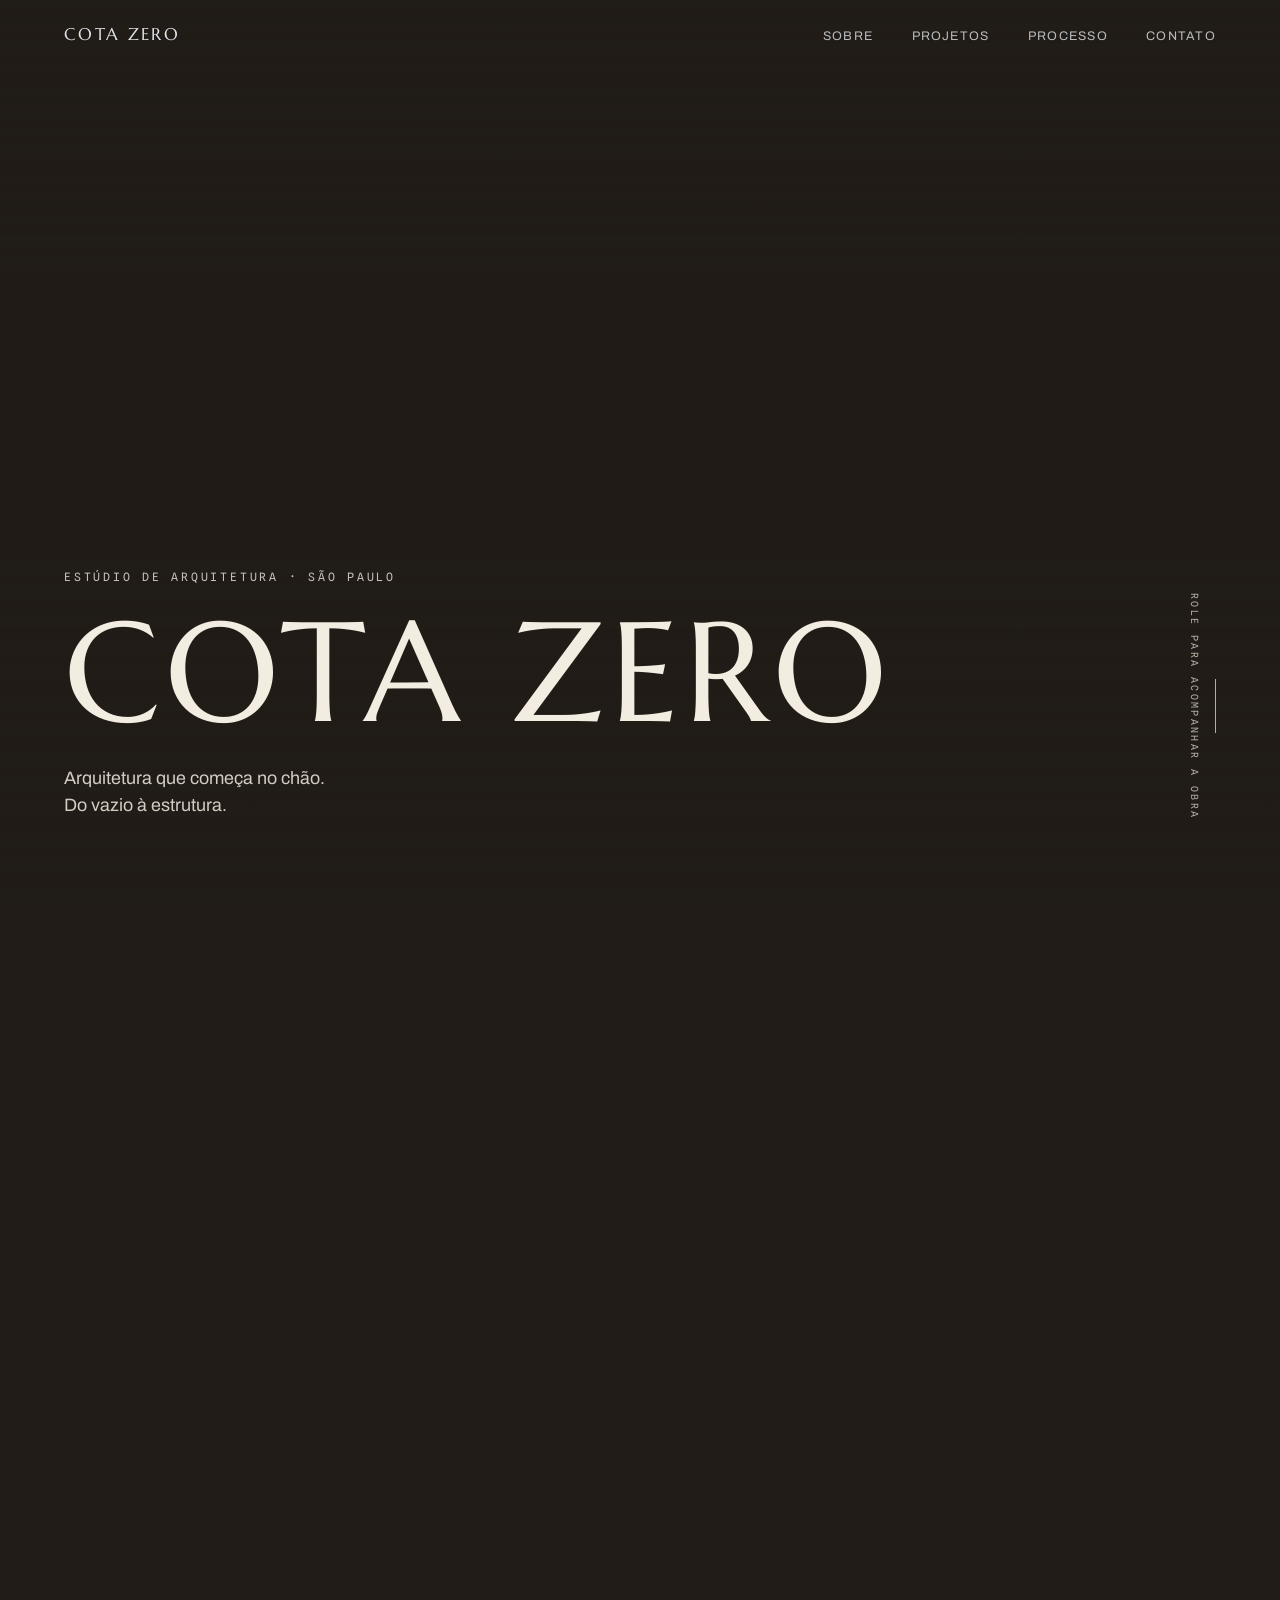
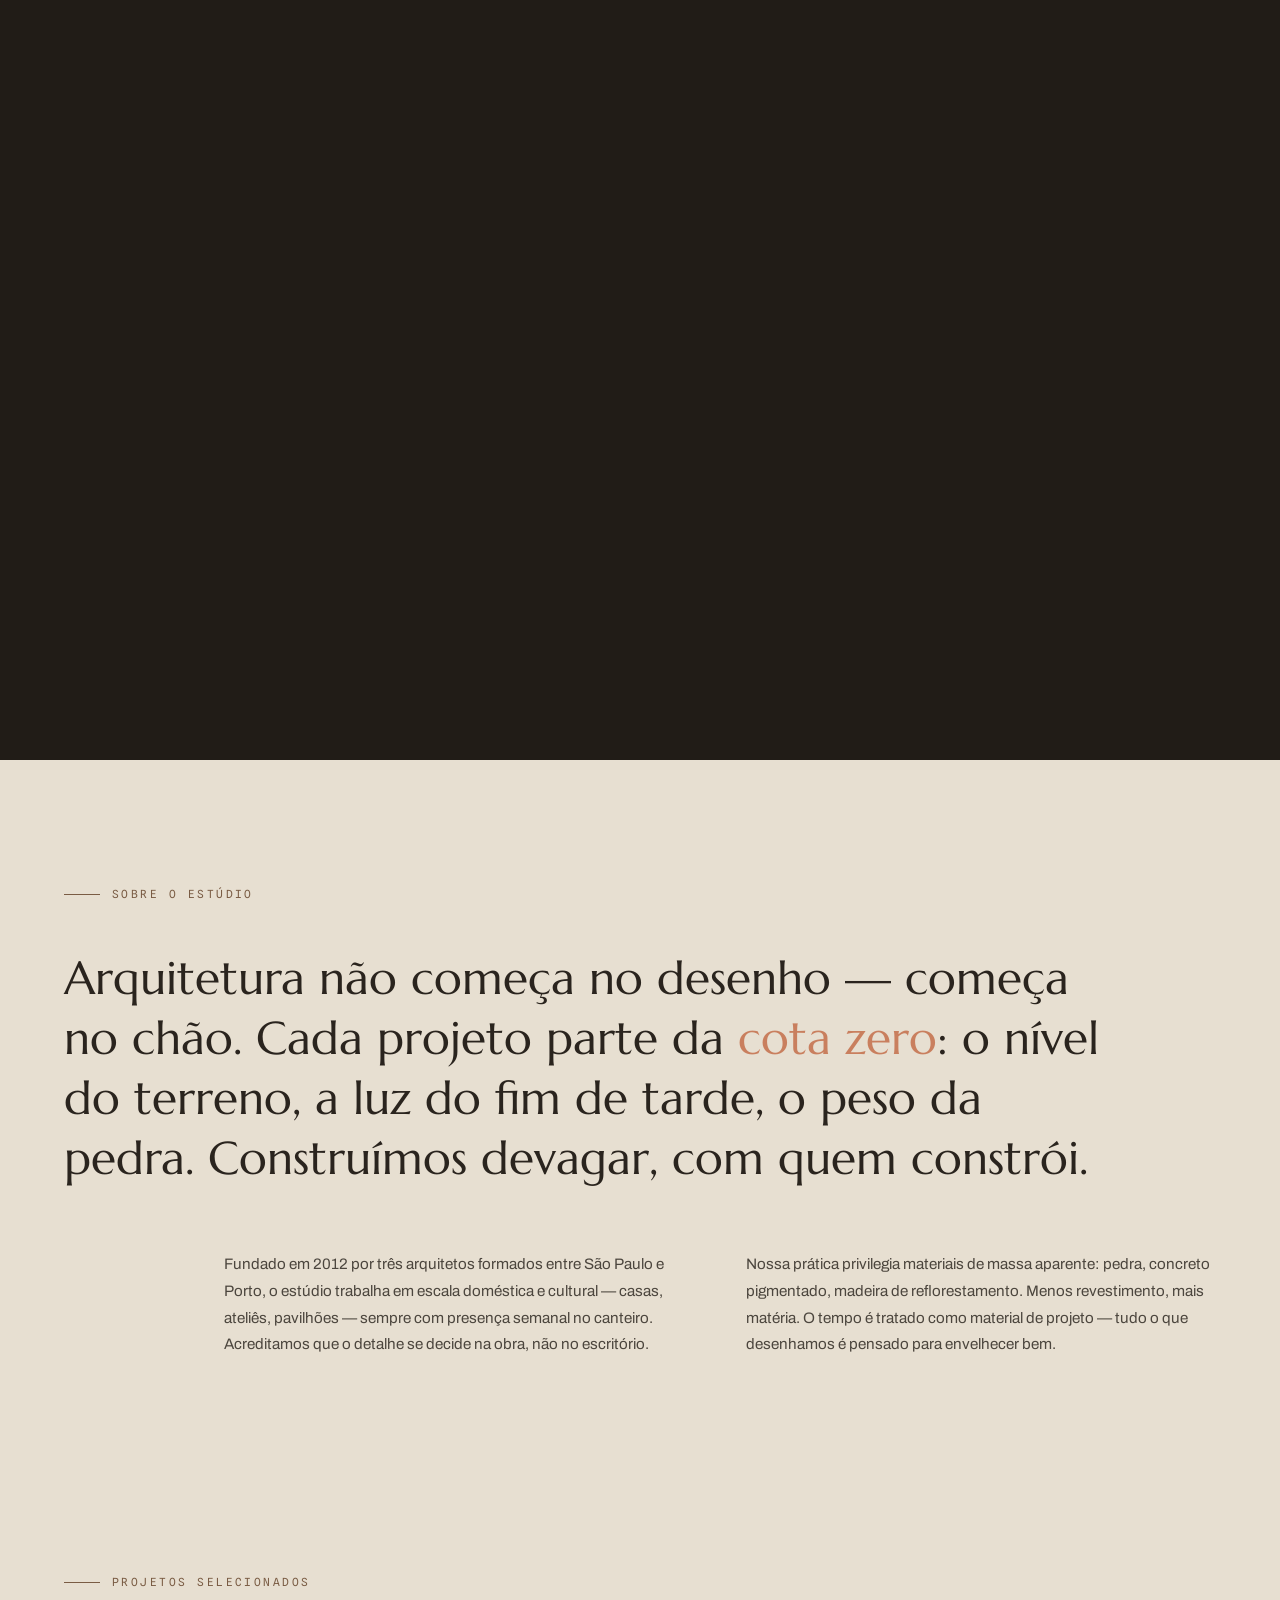
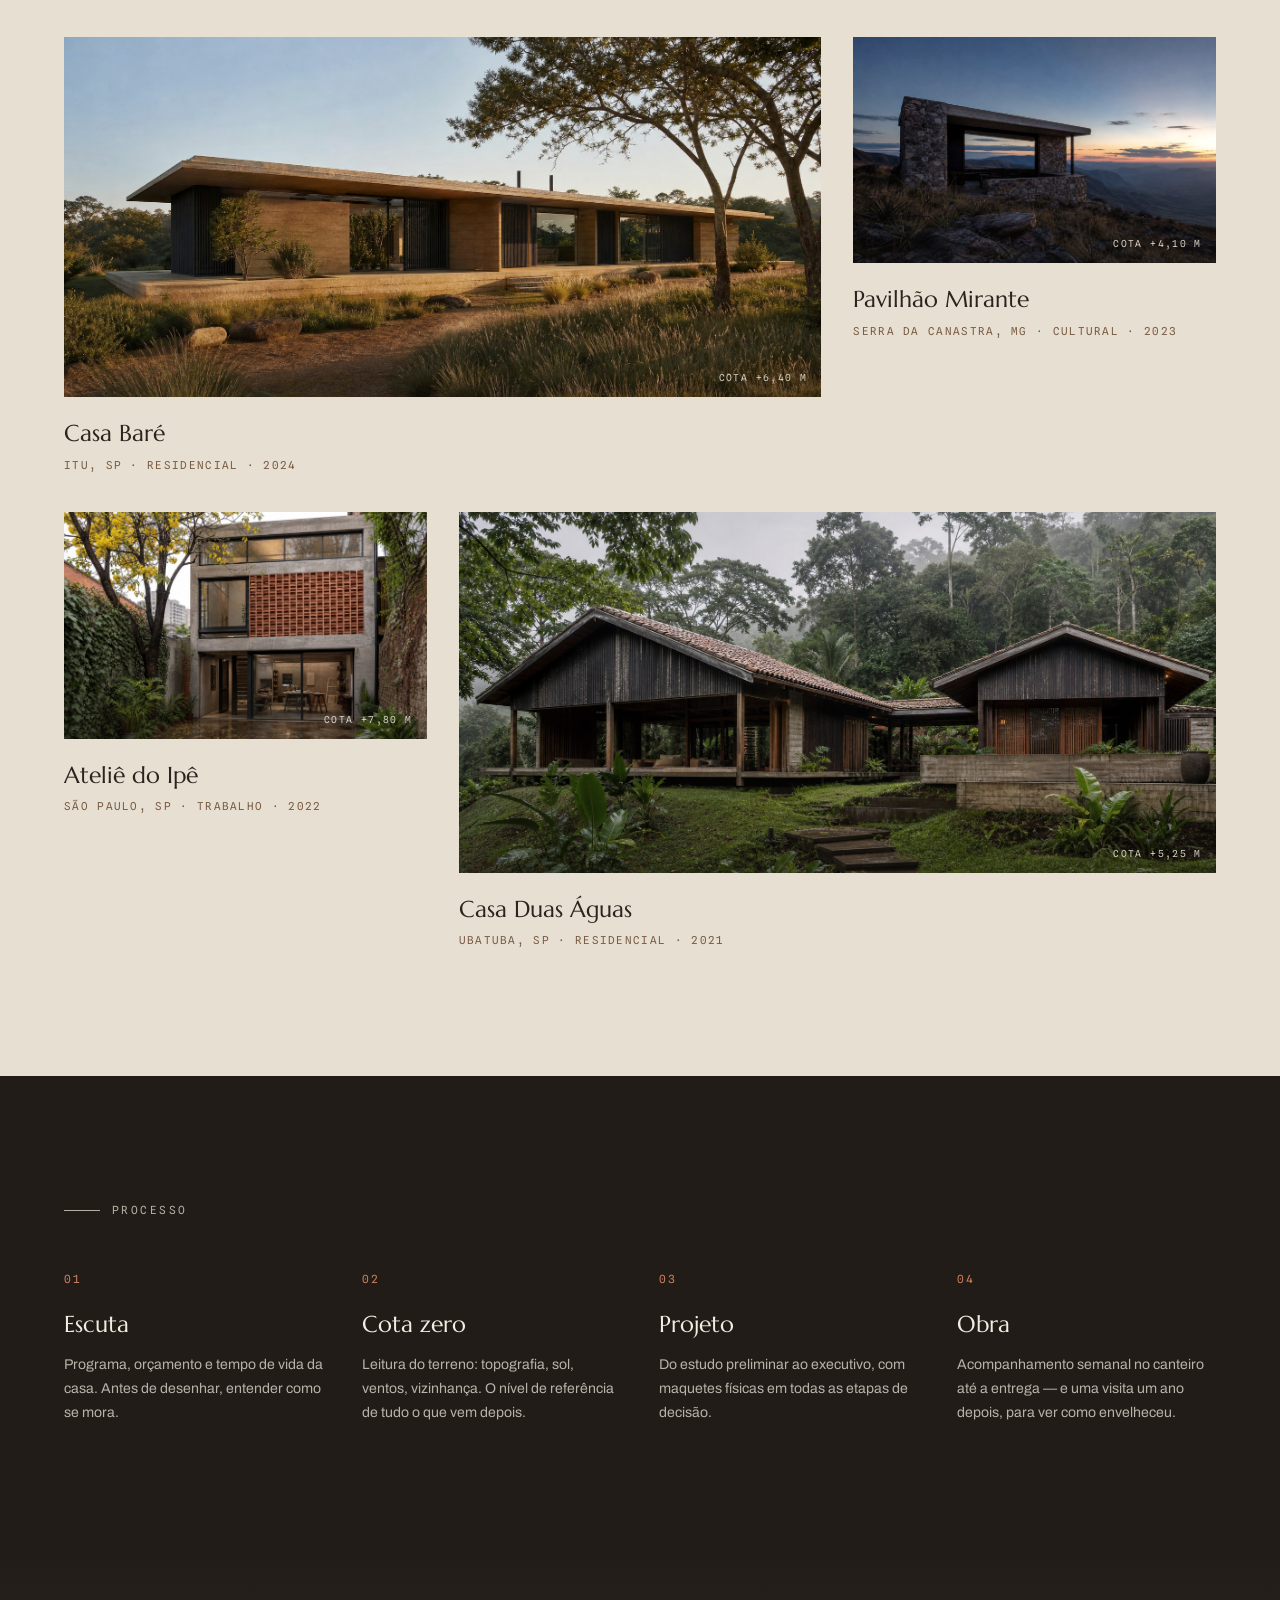
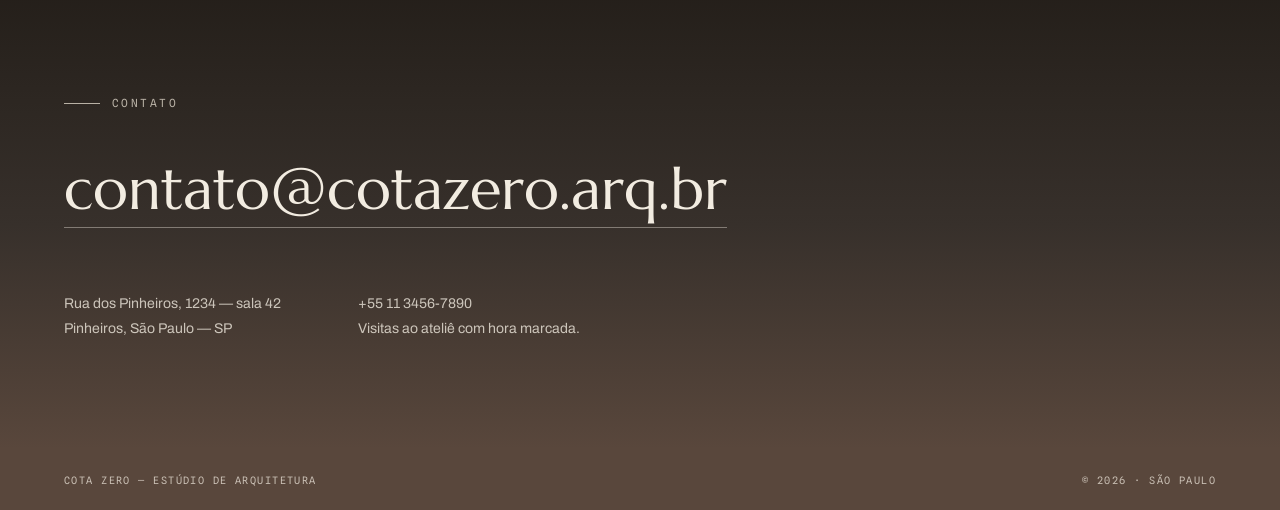
==== index.html @ 4c441733 "Site Completo" ====
<!DOCTYPE html>
<html lang="pt-BR">
<head>
  <meta charset="UTF-8">
  <meta name="viewport" content="width=device-width, initial-scale=1.0">
  <title>Cota Zero — Estúdio de Arquitetura</title>
  <meta name="description" content="Cota Zero é um estúdio de arquitetura em São Paulo. Todo projeto começa no chão: do terreno vazio à estrutura.">

  <link rel="preconnect" href="https://fonts.googleapis.com">
  <link rel="preconnect" href="https://fonts.gstatic.com" crossorigin>
  <link href="https://fonts.googleapis.com/css2?family=Marcellus&family=Archivo:wght@400;500&family=Spline+Sans+Mono:wght@400;500&display=swap" rel="stylesheet">

  <link rel="stylesheet" href="css/styles.css">
</head>
<body>

  <!-- ============================================================
       NAVEGAÇÃO — fixa, em mix-blend-difference para ficar legível
       tanto sobre o vídeo (escuro) quanto sobre as seções claras.
       ============================================================ -->
  <nav class="nav" aria-label="Navegação principal">
    <a class="nav__mark" href="#inicio">Cota Zero</a>
    <div class="nav__links">
      <a href="#sobre">Sobre</a>
      <a href="#projetos">Projetos</a>
      <a href="#processo">Processo</a>
      <a href="#contato">Contato</a>
    </div>
  </nav>

  <!-- ============================================================
       FILME — hero + seção de scroll-scrubbing.
       O wrapper .film tem 440vh de altura:
         · 100vh  = hero estático (o vídeo ainda não avança)
         · 240vh  = janela de scrubbing (progresso 0 → 1)
         · 100vh  = altura do próprio .stage sticky (que "gruda"
                    no topo e é liberado quando o wrapper termina)
       O .stage fica sticky com os dois vídeos empilhados; o JS
       calcula o progresso a partir da posição do wrapper e seta
       currentTime dos dois vídeos em sincronia.
       ============================================================ -->
  <section class="film" id="inicio" data-film>

    <div class="stage" data-stage>
      <!-- Vídeo A (ângulo 1). No desktop serve só como "poster" inicial e
           fonte para a extração de quadros; quem aparece é o canvas. -->
      <video class="stage__video stage__video--a" data-video-a
             src="assets/video-a.mp4"
             muted playsinline preload="auto"
             aria-hidden="true" tabindex="-1"></video>

      <!-- Vídeo B (ângulo oposto, ~180°). Usado apenas como fonte de
           quadros no desktop; nem é exibido no mobile. -->
      <video class="stage__video stage__video--b" data-video-b
             src="assets/video-b.mp4"
             muted playsinline preload="metadata"
             aria-hidden="true" tabindex="-1"></video>

      <!-- Palco real do scrubbing (técnica das páginas da Apple):
           os quadros dos dois vídeos são pré-extraídos para bitmaps e o
           scroll apenas desenha o quadro certo aqui — resposta imediata,
           sem seek de vídeo durante o scroll. -->
      <canvas class="stage__canvas" data-canvas aria-hidden="true"></canvas>

      <!-- Linha discreta de prontidão; desaparece ao concluir. -->
      <div class="stage__loading" data-loading aria-hidden="true"></div>

      <!-- Linha divisória do momento split-screen. -->
      <div class="stage__seam" data-seam aria-hidden="true"></div>

      <!-- Gradiente sutil p/ legibilidade dos textos sobre o vídeo. -->
      <div class="stage__shade" aria-hidden="true"></div>

      <!-- Headlines editoriais ancoradas em janelas de progresso.
           data-from / data-to = trecho do scrubbing (0 a 1) em que
           a legenda fica visível; o JS faz o fade nas bordas. -->
      <div class="caps">
        <p class="cap cap--1" data-cap data-from="0.00" data-to="0.16">
          <span class="cap__meta">Cota +0,00</span>
          <span class="cap__text">Todo projeto começa com um terreno&nbsp;vazio.</span>
        </p>
        <p class="cap cap--2" data-cap data-from="0.28" data-to="0.48">
          <span class="cap__meta">Cota +1,20</span>
          <span class="cap__text">Fundações que sustentam décadas.</span>
        </p>
        <p class="cap cap--3" data-cap data-from="0.56" data-to="0.78">
          <span class="cap__meta">Cota +4,60</span>
          <span class="cap__text">Estrutura é intenção.</span>
        </p>
        <p class="cap cap--4" data-cap data-from="0.90" data-to="1.00">
          <span class="cap__meta">Cota +7,50</span>
          <span class="cap__text">Uma obra. Dois pontos de&nbsp;vista.</span>
        </p>
      </div>
    </div>

    <!-- Hero: rola por cima do stage sticky (parallax natural). -->
    <header class="hero">
      <p class="hero__eyebrow">Estúdio de arquitetura · São Paulo</p>
      <h1 class="hero__title">Cota&nbsp;Zero</h1>
      <p class="hero__sub">Arquitetura que começa no chão.<br>Do vazio à estrutura.</p>
      <p class="hero__hint" aria-hidden="true">
        <span class="hero__hint-line"></span>
        Role para acompanhar a obra
      </p>
    </header>
  </section>

  <!-- ============================================================
       RÉGUA DE COTAS — assinatura da página. Um gabarito de nível
       fixo na lateral: o marcador sobe de +0,00 m a +7,50 m junto
       com o progresso do scrubbing (só aparece durante o filme).
       ============================================================ -->
  <aside class="gauge" data-gauge aria-hidden="true">
    <div class="gauge__track">
      <span class="gauge__tick" style="--at: 0"><i></i>+7,50</span>
      <span class="gauge__tick" style="--at: 1"><i></i>+5,00</span>
      <span class="gauge__tick" style="--at: 2"><i></i>+2,50</span>
      <span class="gauge__tick" style="--at: 3"><i></i>+0,00</span>
      <span class="gauge__marker" data-gauge-marker>
        <b data-gauge-cota>+0,00 m</b>
      </span>
    </div>
  </aside>

  <!-- ============================================================
       CAPÍTULOS — versão estática das headlines do filme.
       Só aparece nos modos "simple" (mobile) e "static"
       (prefers-reduced-motion), quando não há scrubbing.
       ============================================================ -->
  <section class="chapters" aria-hidden="false">
    <div class="chapter">
      <p class="chapter__meta">Cota +0,00</p>
      <h2 class="chapter__text">Todo projeto começa com um terreno vazio.</h2>
    </div>
    <div class="chapter">
      <p class="chapter__meta">Cota +1,20</p>
      <h2 class="chapter__text">Fundações que sustentam décadas.</h2>
    </div>
    <div class="chapter">
      <p class="chapter__meta">Cota +4,60</p>
      <h2 class="chapter__text">Estrutura é intenção.</h2>
    </div>
  </section>

  <!-- ============================================================
       SOBRE — manifesto do estúdio.
       ============================================================ -->
  <section class="sobre" id="sobre">
    <p class="section-label">Sobre o estúdio</p>
    <h2 class="sobre__manifesto">
      Arquitetura não começa no desenho — começa no chão. Cada projeto
      parte da <em>cota zero</em>: o nível do terreno, a luz do fim de
      tarde, o peso da pedra. Construímos devagar, com quem constrói.
    </h2>
    <div class="sobre__cols">
      <p>
        Fundado em 2012 por três arquitetos formados entre São Paulo e
        Porto, o estúdio trabalha em escala doméstica e cultural —
        casas, ateliês, pavilhões — sempre com presença semanal no
        canteiro. Acreditamos que o detalhe se decide na obra, não no
        escritório.
      </p>
      <p>
        Nossa prática privilegia materiais de massa aparente: pedra,
        concreto pigmentado, madeira de reflorestamento. Menos
        revestimento, mais matéria. O tempo é tratado como material de
        projeto — tudo o que desenhamos é pensado para envelhecer bem.
      </p>
    </div>
  </section>

  <!-- ============================================================
       PROJETOS — grid editorial. Miniaturas em gradiente (paleta do
       entardecer dos vídeos) como placeholder até haver fotos reais.
       ============================================================ -->
  <section class="projetos" id="projetos">
    <p class="section-label">Projetos selecionados</p>
    <div class="projetos__grid">
      <article class="projeto projeto--wide">
        <div class="projeto__thumb projeto__thumb--1">
          <img src="assets/projects/casa-bare.jpg"
               alt="Casa térrea em concreto e taipa sob a luz do entardecer"
               width="1672" height="941" loading="lazy" decoding="async">
          <span class="projeto__cota">Cota +6,40 m</span>
        </div>
        <h3 class="projeto__nome">Casa Baré</h3>
        <p class="projeto__meta">Itu, SP · Residencial · 2024</p>
      </article>
      <article class="projeto">
        <div class="projeto__thumb projeto__thumb--2">
          <img src="assets/projects/pavilhao-mirante.jpg"
               alt="Pavilhão de pedra aberto para a paisagem montanhosa ao amanhecer"
               width="1672" height="941" loading="lazy" decoding="async">
          <span class="projeto__cota">Cota +4,10 m</span>
        </div>
        <h3 class="projeto__nome">Pavilhão Mirante</h3>
        <p class="projeto__meta">Serra da Canastra, MG · Cultural · 2023</p>
      </article>
      <article class="projeto">
        <div class="projeto__thumb projeto__thumb--3">
          <img src="assets/projects/atelie-ipe.jpg"
               alt="Ateliê urbano em concreto e tijolos junto a um ipê amarelo"
               width="1672" height="941" loading="lazy" decoding="async">
          <span class="projeto__cota">Cota +7,80 m</span>
        </div>
        <h3 class="projeto__nome">Ateliê do Ipê</h3>
        <p class="projeto__meta">São Paulo, SP · Trabalho · 2022</p>
      </article>
      <article class="projeto projeto--wide">
        <div class="projeto__thumb projeto__thumb--4">
          <img src="assets/projects/casa-duas-aguas.jpg"
               alt="Casa de dois telhados em madeira cercada pela Mata Atlântica"
               width="1672" height="941" loading="lazy" decoding="async">
          <span class="projeto__cota">Cota +5,25 m</span>
        </div>
        <h3 class="projeto__nome">Casa Duas Águas</h3>
        <p class="projeto__meta">Ubatuba, SP · Residencial · 2021</p>
      </article>
    </div>
  </section>

  <!-- ============================================================
       PROCESSO — sequência real de trabalho (por isso numerada).
       ============================================================ -->
  <section class="processo" id="processo">
    <p class="section-label section-label--light">Processo</p>
    <ol class="processo__lista">
      <li class="passo">
        <span class="passo__num">01</span>
        <h3 class="passo__titulo">Escuta</h3>
        <p class="passo__texto">Programa, orçamento e tempo de vida da casa. Antes de desenhar, entender como se mora.</p>
      </li>
      <li class="passo">
        <span class="passo__num">02</span>
        <h3 class="passo__titulo">Cota zero</h3>
        <p class="passo__texto">Leitura do terreno: topografia, sol, ventos, vizinhança. O nível de referência de tudo o que vem depois.</p>
      </li>
      <li class="passo">
        <span class="passo__num">03</span>
        <h3 class="passo__titulo">Projeto</h3>
        <p class="passo__texto">Do estudo preliminar ao executivo, com maquetes físicas em todas as etapas de decisão.</p>
      </li>
      <li class="passo">
        <span class="passo__num">04</span>
        <h3 class="passo__titulo">Obra</h3>
        <p class="passo__texto">Acompanhamento semanal no canteiro até a entrega — e uma visita um ano depois, para ver como envelheceu.</p>
      </li>
    </ol>
  </section>

  <!-- ============================================================
       CONTATO
       ============================================================ -->
  <section class="contato" id="contato">
    <p class="section-label section-label--light">Contato</p>
    <a class="contato__email" href="mailto:contato@cotazero.arq.br">contato@cotazero.arq.br</a>
    <div class="contato__info">
      <p>Rua dos Pinheiros, 1234 — sala 42<br>Pinheiros, São Paulo — SP</p>
      <p>+55 11 3456-7890<br>Visitas ao ateliê com hora marcada.</p>
    </div>
  </section>

  <footer class="footer">
    <p>Cota Zero — Estúdio de Arquitetura</p>
    <p>© 2026 · São Paulo</p>
  </footer>

  <script src="js/main.js"></script>
</body>
</html>
---- css/styles.css ----
/* ==========================================================================
   COTA ZERO — Estúdio de Arquitetura
   Paleta derivada dos vídeos: céu de entardecer (rosa/laranja + azul
   acinzentado), terra e alvenaria bege. Tipografia: Marcellus (display,
   capitulares lapidares) + Archivo (corpo) + Spline Sans Mono (cotas).
   ========================================================================== */

:root {
  /* --- paleta --- */
  --areia:      #E7DFD1;  /* alvenaria clara — fundo das seções */
  --osso:       #F2ECE1;  /* variação mais clara p/ cartões */
  --terra:      #7A5C44;  /* solo exposto */
  --entardecer: #C97F5E;  /* rosa-laranja do céu */
  --ceu:        #5C6B80;  /* azul-acinzentado do crepúsculo */
  --noite:      #211C17;  /* quase-preto quente — filme e rodapé */
  --tinta:      #2A241E;  /* texto sobre fundos claros */

  /* --- tipografia --- */
  --f-display: "Marcellus", "Times New Roman", serif;
  --f-body:    "Archivo", "Helvetica Neue", Arial, sans-serif;
  --f-mono:    "Spline Sans Mono", "Consolas", monospace;

  /* --- layout --- */
  --gutter: clamp(1.25rem, 5vw, 5rem);
  --scrub-height: 440vh; /* 100vh hero + 240vh scrubbing + 100vh do stage */
}

* { margin: 0; padding: 0; box-sizing: border-box; }

html {
  scroll-behavior: smooth;
}

body {
  font-family: var(--f-body);
  font-size: 1rem;
  line-height: 1.6;
  color: var(--tinta);
  background: var(--noite); /* evita flash claro atrás do vídeo */
  -webkit-font-smoothing: antialiased;
}

a { color: inherit; }

:focus-visible {
  outline: 2px solid var(--entardecer);
  outline-offset: 3px;
}

/* rótulo de seção (eyebrow) */
.section-label {
  font-family: var(--f-mono);
  font-size: 0.7rem;
  letter-spacing: 0.22em;
  text-transform: uppercase;
  color: var(--terra);
  margin-bottom: clamp(2rem, 5vh, 3.5rem);
}
.section-label::before {
  content: "";
  display: inline-block;
  width: 2.25rem;
  height: 1px;
  background: currentColor;
  vertical-align: middle;
  margin-right: 0.75rem;
}
.section-label--light { color: var(--areia); opacity: 0.75; }

/* ==========================================================================
   NAVEGAÇÃO — mix-blend-difference: branca sobre o vídeo escuro,
   escura sobre as seções cor de areia.
   ========================================================================== */
.nav {
  position: fixed;
  inset: 0 0 auto 0;
  z-index: 40;
  display: flex;
  justify-content: space-between;
  align-items: baseline;
  padding: 1.4rem var(--gutter);
  mix-blend-mode: difference;
  color: #fff;
}
.nav a { text-decoration: none; }
.nav__mark {
  font-family: var(--f-display);
  font-size: 1.05rem;
  letter-spacing: 0.14em;
  text-transform: uppercase;
}
.nav__links {
  display: flex;
  gap: clamp(1rem, 3vw, 2.5rem);
  font-size: 0.78rem;
  letter-spacing: 0.1em;
  text-transform: uppercase;
}
.nav__links a { opacity: 0.8; transition: opacity 0.2s; }
.nav__links a:hover { opacity: 1; }

/* ==========================================================================
   FILME — hero + scrubbing
   ========================================================================== */
.film {
  position: relative;
  height: var(--scrub-height);
  background: var(--noite);
}

/* palco sticky: fica preso ao topo enquanto o wrapper .film rola */
.stage {
  position: sticky;
  top: 0;
  height: 100vh;
  height: 100svh;
  overflow: hidden;
}

.stage__video {
  position: absolute;
  inset: 0;
  width: 100%;
  height: 100%;
  object-fit: cover;
}
.stage__video--a { z-index: 1; }
.stage__video--b { z-index: 1; opacity: 0; }

/* canvas do scrubbing: só existe visualmente no modo desktop (scrub);
   nos outros modos os próprios <video> fazem o papel */
.stage__canvas {
  position: absolute;
  inset: 0;
  z-index: 2;
  width: 100%;
  height: 100%;
  display: none;
}
.mode-scrub .stage__canvas { display: block; }
/* no scrub os vídeos viram apenas fonte de quadros (ficam fora de cena
   depois que o 1º quadro é extraído — o JS remove o poster) */
.mode-scrub .stage__video--b { display: none; }

.stage__loading {
  position: absolute;
  z-index: 7;
  left: 50%;
  bottom: 2.4vh;
  width: clamp(5rem, 9vw, 8rem);
  height: 1px;
  transform: translateX(-50%);
  background: rgba(242, 236, 225, 0.22);
  transition: opacity 0.6s;
  pointer-events: none;
  display: none;
  overflow: hidden;
}
.stage__loading::after {
  content: "";
  position: absolute;
  inset: 0 auto 0 0;
  width: var(--load, 0%);
  background: rgba(242, 236, 225, 0.82);
  transition: width 0.2s ease-out;
}
.mode-scrub .stage__loading { display: block; }
.stage__loading.is-done { opacity: 0; }

/* linha divisória do split-screen */
.stage__seam {
  position: absolute;
  z-index: 3;
  left: 50%;
  top: 0;
  bottom: 0;
  width: 1px;
  background: rgba(242, 236, 225, 0.55);
  opacity: 0;
}

/* gradiente sutil para legibilidade sem esconder a imagem */
.stage__shade {
  position: absolute;
  inset: 0;
  z-index: 4;
  background:
    linear-gradient(180deg,
      rgba(33, 28, 23, 0.5) 0%,
      rgba(33, 28, 23, 0.05) 30%,
      rgba(33, 28, 23, 0.05) 62%,
      rgba(33, 28, 23, 0.5) 100%);
  pointer-events: none;
}

/* --- headlines ancoradas ao progresso --- */
.caps {
  position: absolute;
  inset: 0;
  z-index: 5;
  pointer-events: none;
}
.cap {
  position: absolute;
  max-width: 34ch;
  color: var(--osso);
  opacity: 0;               /* o JS anima opacity + translateY */
  transform: translateY(18px);
  will-change: opacity, transform;
}
.cap__meta {
  display: block;
  font-family: var(--f-mono);
  font-size: 0.68rem;
  letter-spacing: 0.2em;
  text-transform: uppercase;
  opacity: 0.7;
  margin-bottom: 0.9rem;
}
.cap__text {
  font-family: var(--f-display);
  font-size: clamp(1.7rem, 4.2vw, 3.3rem);
  line-height: 1.15;
  text-wrap: balance;
}
/* posições editoriais alternadas */
.cap--1 { left: var(--gutter); bottom: 16vh; }
.cap--2 { left: var(--gutter); top: 22vh; }
.cap--3 { right: var(--gutter); bottom: 18vh; text-align: right; }
.cap--4 { left: 50%; top: 50%; transform: translate(-50%, -40%); text-align: center; }

/* --- hero: rola por cima do palco sticky --- */
.hero {
  position: absolute;
  inset: 0 0 auto 0;
  height: 100vh;
  height: 100svh;
  z-index: 6;
  display: flex;
  flex-direction: column;
  justify-content: flex-end;
  padding: 0 var(--gutter) 9vh;
  color: var(--osso);
}
.hero__eyebrow {
  font-family: var(--f-mono);
  font-size: 0.72rem;
  letter-spacing: 0.24em;
  text-transform: uppercase;
  opacity: 0.8;
  margin-bottom: 1.2rem;
}
.hero__title {
  font-family: var(--f-display);
  font-weight: 400;
  font-size: clamp(3.2rem, 11vw, 9rem);
  line-height: 0.95;
  letter-spacing: 0.04em;
  text-transform: uppercase;
}
.hero__sub {
  margin-top: 1.6rem;
  font-size: clamp(0.95rem, 1.4vw, 1.15rem);
  line-height: 1.5;
  opacity: 0.85;
  max-width: 34ch;
}
.hero__hint {
  position: absolute;
  right: var(--gutter);
  bottom: 9vh;
  display: flex;
  flex-direction: column;
  align-items: center;
  gap: 0.8rem;
  font-family: var(--f-mono);
  font-size: 0.62rem;
  letter-spacing: 0.24em;
  text-transform: uppercase;
  opacity: 0.7;
  writing-mode: vertical-rl;
}
.hero__hint-line {
  width: 1px;
  height: 3.4rem;
  background: currentColor;
  animation: hint-grow 2.2s ease-in-out infinite;
  transform-origin: top;
}
@keyframes hint-grow {
  0%, 100% { transform: scaleY(0.35); }
  50%      { transform: scaleY(1); }
}

/* ==========================================================================
   RÉGUA DE COTAS — assinatura. Gabarito de nível fixo na lateral;
   o marcador sobe com o progresso do scrubbing (controlado pelo JS).
   ========================================================================== */
.gauge {
  position: fixed;
  z-index: 30;
  right: calc(var(--gutter) * 0.5);
  top: 50%;
  transform: translateY(-50%);
  height: 46vh;
  opacity: 0;                /* o JS mostra só durante o filme */
  transition: opacity 0.4s;
  pointer-events: none;
  color: var(--osso);
}
.gauge.is-visible { opacity: 1; }

.gauge__track {
  position: relative;
  height: 100%;
  width: 1px;
  background: rgba(242, 236, 225, 0.4);
}
.gauge__tick {
  position: absolute;
  right: 0.6rem;
  top: calc(var(--at) / 3 * 100%);
  transform: translateY(-50%);
  font-family: var(--f-mono);
  font-size: 0.6rem;
  letter-spacing: 0.08em;
  opacity: 0.65;
  white-space: nowrap;
}
.gauge__tick i {
  display: inline-block;
  width: 0.55rem;
  height: 1px;
  background: currentColor;
  vertical-align: middle;
  margin-left: 0.45rem;
  position: absolute;
  right: -0.6rem;
  top: 50%;
}
.gauge__marker {
  position: absolute;
  right: 3.2rem;              /* afastado p/ não colidir com os ticks */
  top: 100%;                  /* o JS move via top (0% = cota máxima) */
  transform: translateY(-50%);
  text-align: right;
  white-space: nowrap;
  will-change: top;
}
.gauge__marker::after {
  content: "";
  position: absolute;
  right: -3.25rem;
  top: 50%;
  width: 3rem;
  height: 2px;
  background: var(--entardecer);
}
.gauge__marker b {
  display: block;
  font-family: var(--f-mono);
  font-weight: 500;
  font-size: 0.78rem;
  color: var(--entardecer);
}
/* ==========================================================================
   CAPÍTULOS — fallback estático das headlines (mobile / reduced-motion).
   Escondido no modo scrubbing.
   ========================================================================== */
.chapters { display: none; }

.mode-simple .chapters,
.mode-static .chapters {
  display: block;
  background: var(--noite);
  color: var(--osso);
  padding: 18vh var(--gutter);
}
.chapter { max-width: 22ch; margin: 0 auto 16vh; }
.chapter:last-child { margin-bottom: 0; }
.chapter:nth-child(2) { margin-left: auto; margin-right: 0; text-align: right; }
.chapter__meta {
  font-family: var(--f-mono);
  font-size: 0.66rem;
  letter-spacing: 0.2em;
  text-transform: uppercase;
  color: var(--entardecer);
  margin-bottom: 0.9rem;
}
.chapter__text {
  font-family: var(--f-display);
  font-weight: 400;
  font-size: clamp(1.8rem, 6.5vw, 3rem);
  line-height: 1.15;
}

/* nos modos sem scrubbing o filme vira só um hero de 1 tela */
.mode-simple .film,
.mode-static .film { height: 100svh; }
.mode-simple .stage,
.mode-static .stage { position: relative; }
.mode-simple .stage__video--b,
.mode-static .stage__video--b,
.mode-simple .caps,
.mode-static .caps,
.mode-simple .gauge,
.mode-static .gauge { display: none; }

/* ==========================================================================
   SOBRE
   ========================================================================== */
.sobre {
  position: relative;
  z-index: 10;               /* desliza por cima do stage ao final do filme */
  background: var(--areia);
  padding: clamp(6rem, 14vh, 10rem) var(--gutter);
}
.sobre__manifesto {
  font-family: var(--f-display);
  font-weight: 400;
  font-size: clamp(1.7rem, 3.6vw, 3rem);
  line-height: 1.3;
  max-width: 28ch;
}
.sobre__manifesto em {
  font-style: normal;
  color: var(--entardecer);
}
.sobre__cols {
  display: grid;
  grid-template-columns: repeat(auto-fit, minmax(280px, 1fr));
  gap: clamp(1.5rem, 4vw, 4rem);
  margin-top: clamp(3rem, 7vh, 5rem);
  max-width: 62rem;
  margin-left: auto;
}
.sobre__cols p {
  font-size: 0.95rem;
  line-height: 1.75;
  color: color-mix(in srgb, var(--tinta) 82%, var(--areia));
}

/* ==========================================================================
   PROJETOS — miniaturas em gradiente (paleta do entardecer) como
   placeholder editorial até existirem fotos reais.
   ========================================================================== */
.projetos {
  position: relative;
  z-index: 10;
  background: var(--areia);
  padding: clamp(4rem, 10vh, 8rem) var(--gutter) clamp(6rem, 14vh, 10rem);
}
.projetos__grid {
  display: grid;
  grid-template-columns: repeat(6, 1fr);
  gap: clamp(1.25rem, 3vw, 2.5rem) clamp(1.25rem, 2.5vw, 2rem);
}
.projeto { grid-column: span 2; }
.projeto--wide { grid-column: span 4; }

.projeto__thumb {
  position: relative;
  aspect-ratio: 16 / 10;
  overflow: hidden;
}
.projeto--wide .projeto__thumb { aspect-ratio: 21 / 10; }

/* Os gradientes preservam a composição enquanto as fotos carregam. */
.projeto__thumb--1 {
  background: linear-gradient(180deg,
    var(--ceu) 0%, #9D7E77 40%, var(--entardecer) 62%,
    var(--terra) 62.4%, #4A3A2C 100%);
}
.projeto__thumb--2 {
  background: linear-gradient(180deg,
    #46536A 0%, var(--ceu) 45%, #B98A6F 70%,
    #3F332A 70.4%, var(--noite) 100%);
}
.projeto__thumb--3 {
  background: linear-gradient(180deg,
    #D9A183 0%, var(--entardecer) 38%, #8A6B66 58%,
    var(--terra) 58.4%, #33291F 100%);
}
.projeto__thumb--4 {
  background: linear-gradient(180deg,
    var(--ceu) 0%, #8F8280 52%, #D19672 76%,
    #2E251D 76.4%, var(--noite) 100%);
}

.projeto__thumb img {
  display: block;
  width: 100%;
  height: 100%;
  object-fit: cover;
  filter: saturate(0.88) contrast(1.03);
  transition: transform 0.8s cubic-bezier(0.2, 0.7, 0.2, 1),
              filter 0.5s ease;
}
.projeto__thumb::after {
  content: "";
  position: absolute;
  inset: 0;
  z-index: 1;
  background: linear-gradient(180deg,
    transparent 52%,
    rgba(33, 28, 23, 0.3) 100%);
  pointer-events: none;
}
.projeto:hover .projeto__thumb img {
  transform: scale(1.025);
  filter: saturate(0.98) contrast(1.02);
}

.projeto__cota {
  position: absolute;
  z-index: 2;
  right: 0.9rem;
  bottom: 0.75rem;
  font-family: var(--f-mono);
  font-size: 0.6rem;
  letter-spacing: 0.14em;
  text-transform: uppercase;
  color: rgba(242, 236, 225, 0.85);
}
.projeto__nome {
  font-family: var(--f-display);
  font-weight: 400;
  font-size: clamp(1.15rem, 1.8vw, 1.5rem);
  margin-top: 1.1rem;
}
.projeto__meta {
  font-family: var(--f-mono);
  font-size: 0.68rem;
  letter-spacing: 0.12em;
  text-transform: uppercase;
  color: var(--terra);
  margin-top: 0.3rem;
}

/* ==========================================================================
   PROCESSO — sequência real de trabalho (numeração carrega informação)
   ========================================================================== */
.processo {
  position: relative;
  z-index: 10;
  background: var(--noite);
  color: var(--osso);
  padding: clamp(6rem, 14vh, 10rem) var(--gutter);
}
.processo__lista {
  list-style: none;
  display: grid;
  grid-template-columns: repeat(auto-fit, minmax(230px, 1fr));
  gap: clamp(2.5rem, 5vw, 4rem) clamp(1.5rem, 3vw, 3rem);
}
.passo__num {
  font-family: var(--f-mono);
  font-size: 0.7rem;
  letter-spacing: 0.2em;
  color: var(--entardecer);
}
.passo__titulo {
  font-family: var(--f-display);
  font-weight: 400;
  font-size: 1.45rem;
  margin: 0.9rem 0 0.7rem;
}
.passo__texto {
  font-size: 0.88rem;
  line-height: 1.7;
  opacity: 0.72;
}

/* ==========================================================================
   CONTATO + FOOTER
   ========================================================================== */
.contato {
  position: relative;
  z-index: 10;
  background:
    linear-gradient(180deg, var(--noite) 0%, #37302B 55%, #59473C 100%);
  color: var(--osso);
  padding: clamp(6rem, 16vh, 11rem) var(--gutter) clamp(5rem, 12vh, 8rem);
}
.contato__email {
  display: inline-block;
  font-family: var(--f-display);
  font-size: clamp(1.6rem, 4.6vw, 3.6rem);
  line-height: 1.1;
  text-decoration: none;
  border-bottom: 1px solid color-mix(in srgb, var(--osso) 40%, transparent);
  padding-bottom: 0.35rem;
  transition: border-color 0.25s, color 0.25s;
  overflow-wrap: anywhere;
}
.contato__email:hover {
  color: var(--entardecer);
  border-color: var(--entardecer);
}
.contato__info {
  display: flex;
  flex-wrap: wrap;
  gap: clamp(2rem, 6vw, 6rem);
  margin-top: clamp(3rem, 7vh, 5rem);
  font-size: 0.88rem;
  line-height: 1.8;
  opacity: 0.78;
}

.footer {
  position: relative;
  z-index: 10;
  display: flex;
  justify-content: space-between;
  flex-wrap: wrap;
  gap: 0.5rem 2rem;
  background: #59473C;
  color: rgba(242, 236, 225, 0.72);
  font-family: var(--f-mono);
  font-size: 0.64rem;
  letter-spacing: 0.14em;
  text-transform: uppercase;
  padding: 1.4rem var(--gutter);
}

/* ==========================================================================
   RESPONSIVO
   ========================================================================== */
@media (max-width: 820px) {
  .nav__links { gap: 1rem; font-size: 0.68rem; }
  .hero { padding-bottom: 12vh; }
  .hero__hint { display: none; }
  .projetos__grid { grid-template-columns: 1fr; }
  .projeto, .projeto--wide { grid-column: auto; }
  .projeto--wide .projeto__thumb { aspect-ratio: 16 / 10; }
  .cap--3 { right: var(--gutter); left: var(--gutter); }
}

/* ==========================================================================
   MOVIMENTO REDUZIDO — sem scroll suave, sem animação do hint.
   (o JS também troca para o modo "static": sem scrubbing/autoplay)
   ========================================================================== */
@media (prefers-reduced-motion: reduce) {
  html { scroll-behavior: auto; }
  .hero__hint-line { animation: none; }
  .cap { transition: none; }
}
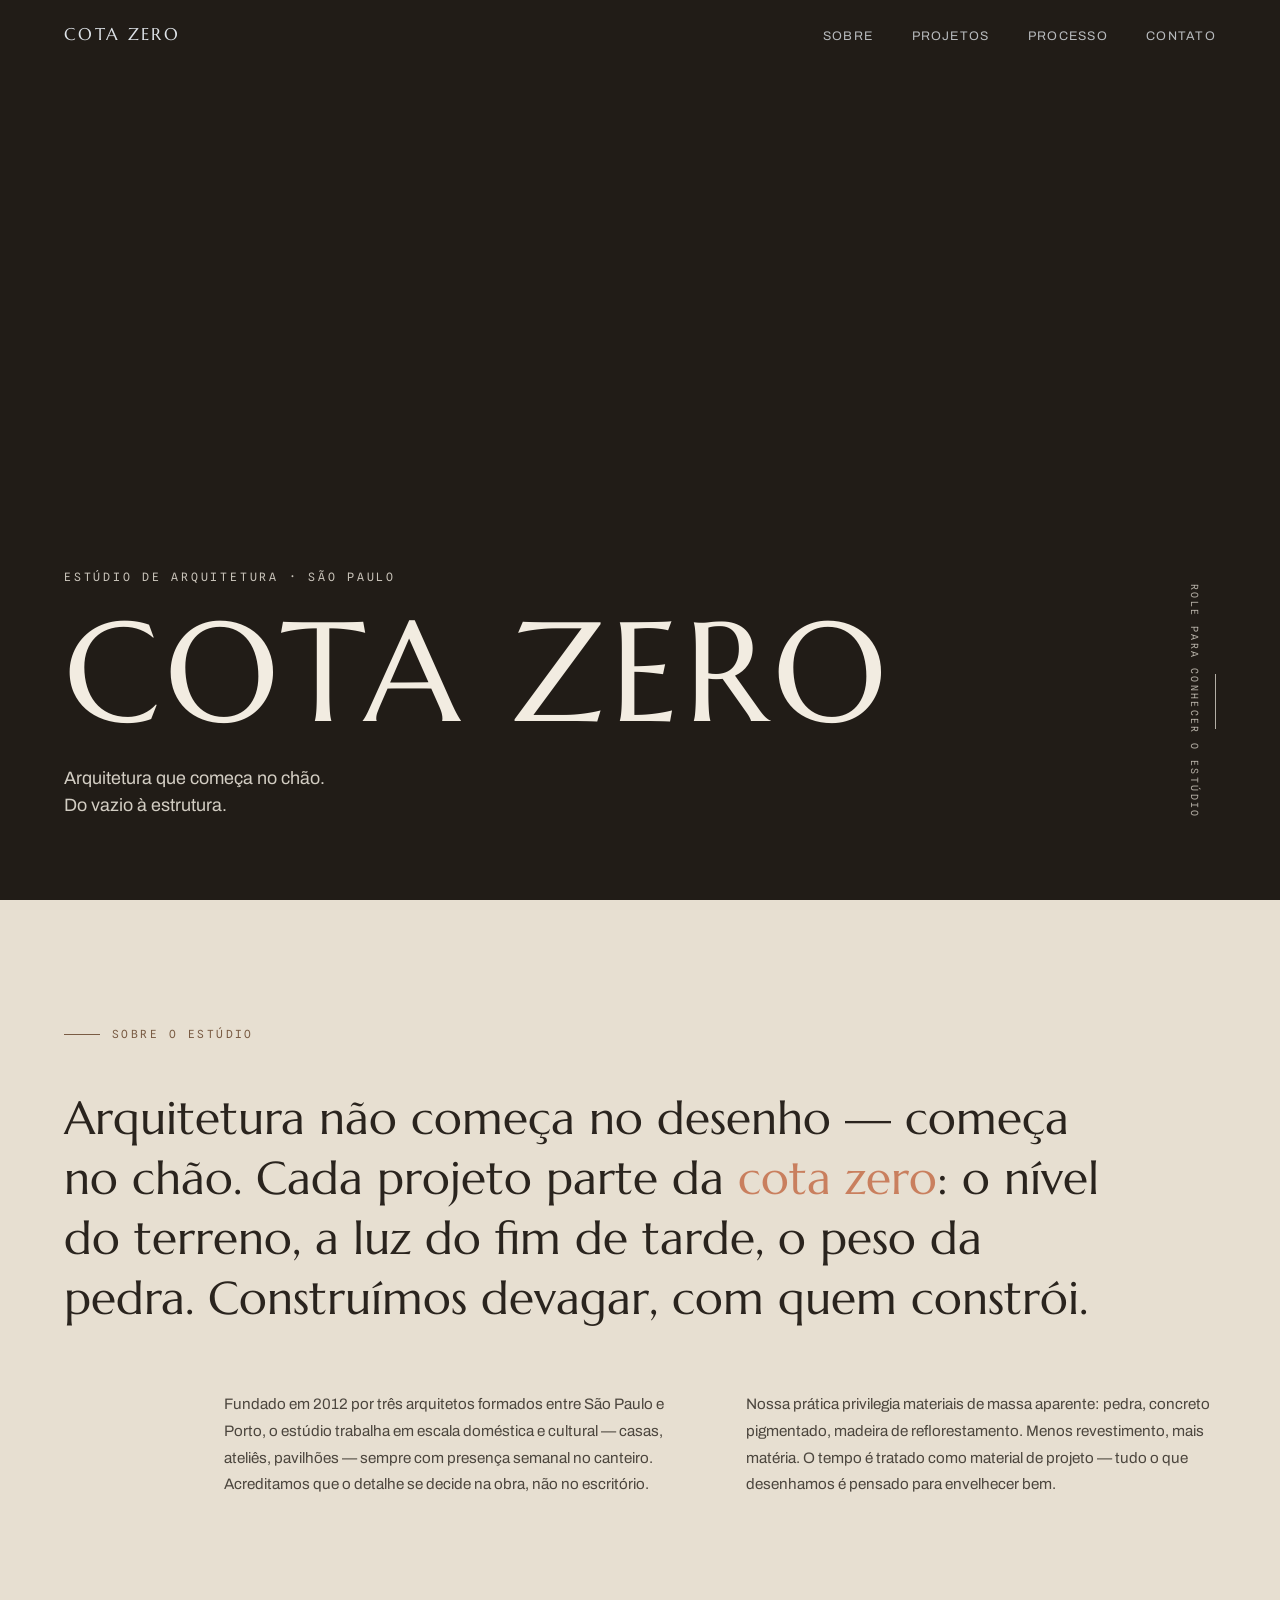
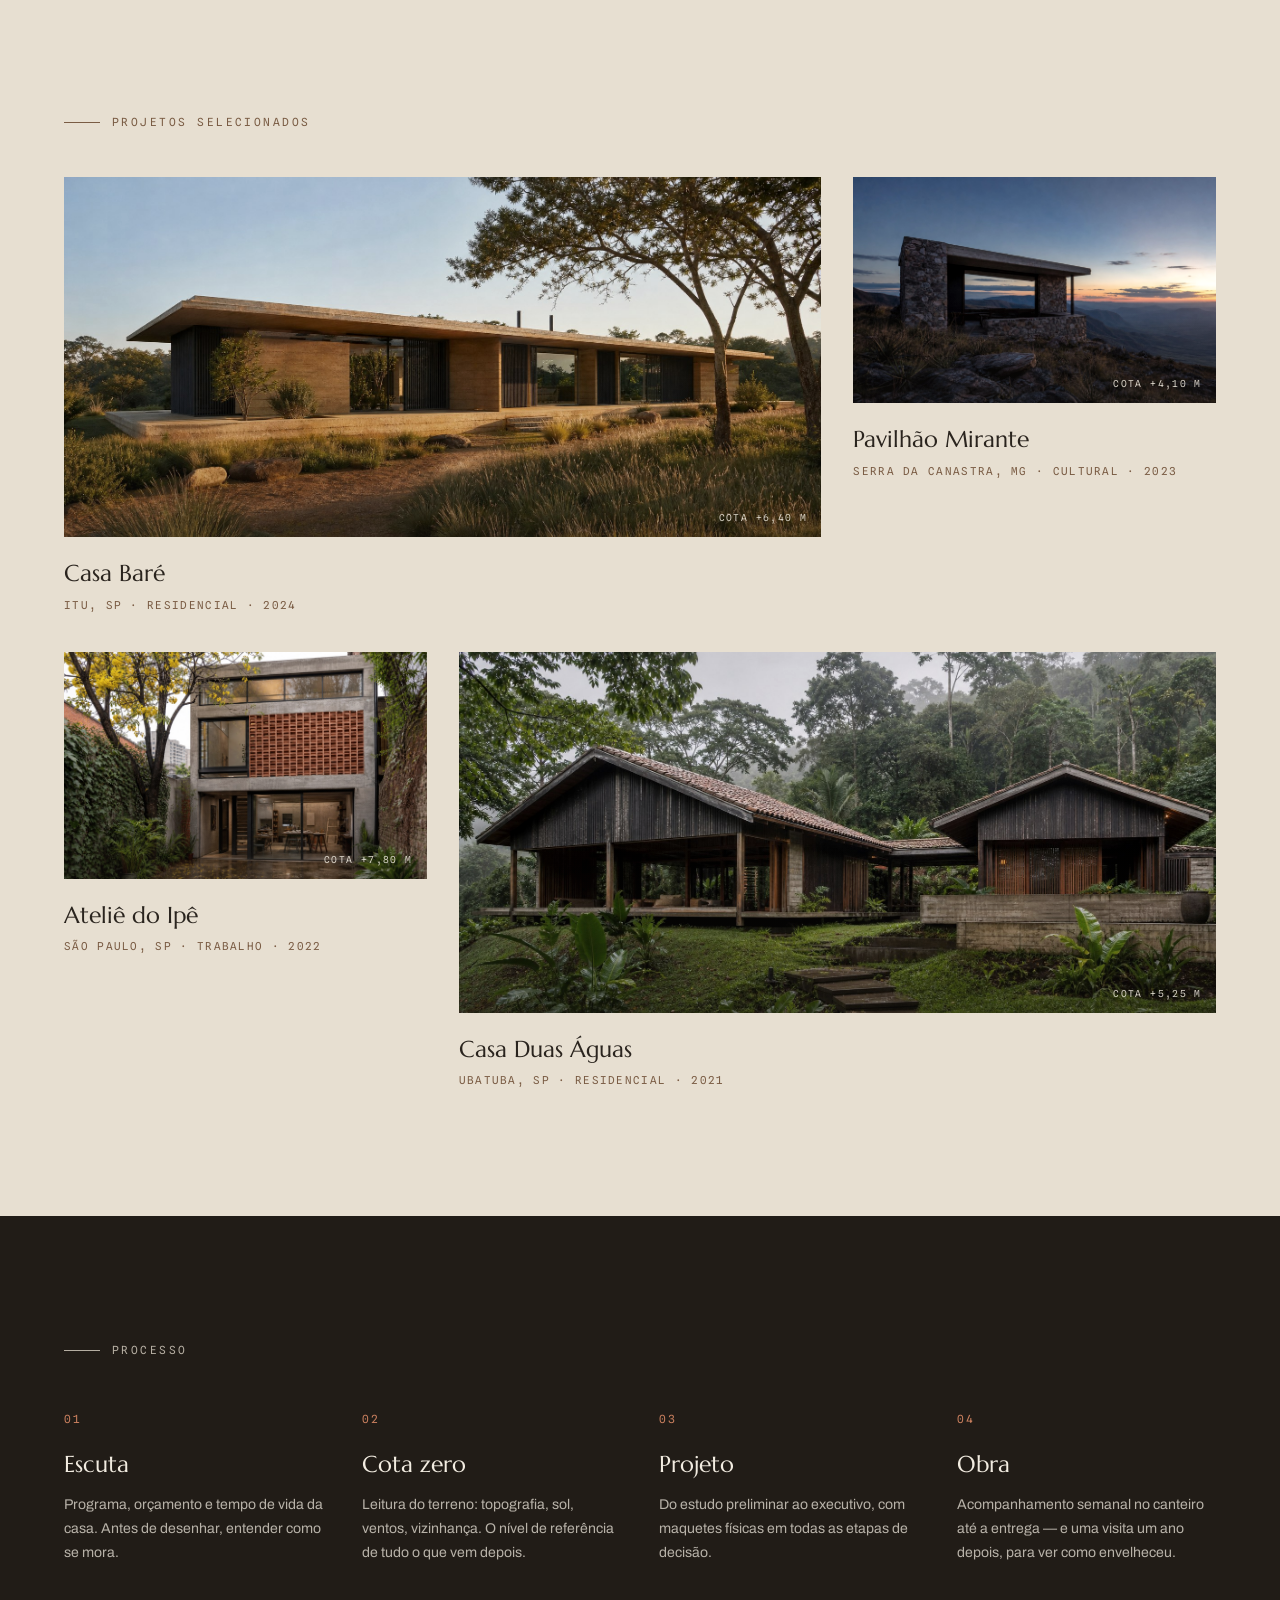
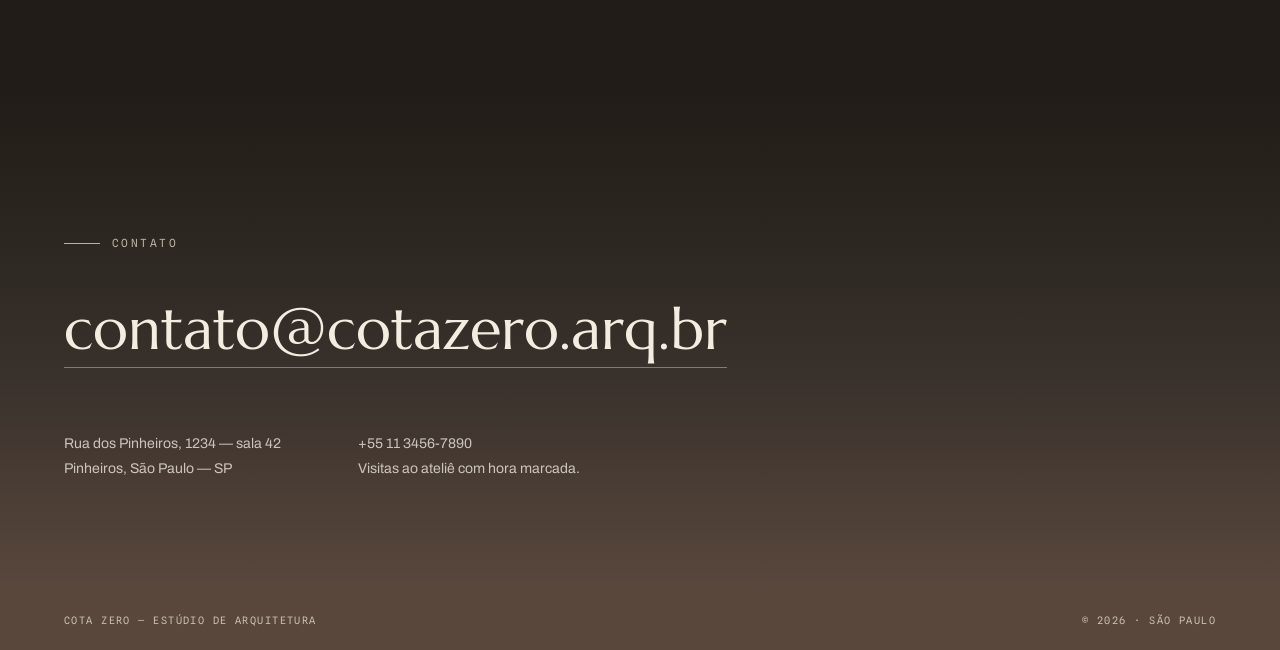
==== commit b6e3e031: "Ajeitando para um mais basico" ====
--- a/index.html
+++ b/index.html
@@ -28,119 +28,25 @@
     </div>
   </nav>
 
-  <!-- ============================================================
-       FILME — hero + seção de scroll-scrubbing.
-       O wrapper .film tem 440vh de altura:
-         · 100vh  = hero estático (o vídeo ainda não avança)
-         · 240vh  = janela de scrubbing (progresso 0 → 1)
-         · 100vh  = altura do próprio .stage sticky (que "gruda"
-                    no topo e é liberado quando o wrapper termina)
-       O .stage fica sticky com os dois vídeos empilhados; o JS
-       calcula o progresso a partir da posição do wrapper e seta
-       currentTime dos dois vídeos em sincronia.
-       ============================================================ -->
-  <section class="film" id="inicio" data-film>
-
-    <div class="stage" data-stage>
-      <!-- Vídeo A (ângulo 1). No desktop serve só como "poster" inicial e
-           fonte para a extração de quadros; quem aparece é o canvas. -->
-      <video class="stage__video stage__video--a" data-video-a
+  <!-- Capa em vídeo: reprodução nativa, sem sincronização com o scroll. -->
+  <section class="film" id="inicio">
+    <div class="stage">
+      <video class="stage__video"
              src="assets/video-a.mp4"
-             muted playsinline preload="auto"
+             autoplay muted loop playsinline preload="auto"
              aria-hidden="true" tabindex="-1"></video>
-
-      <!-- Vídeo B (ângulo oposto, ~180°). Usado apenas como fonte de
-           quadros no desktop; nem é exibido no mobile. -->
-      <video class="stage__video stage__video--b" data-video-b
-             src="assets/video-b.mp4"
-             muted playsinline preload="metadata"
-             aria-hidden="true" tabindex="-1"></video>
-
-      <!-- Palco real do scrubbing (técnica das páginas da Apple):
-           os quadros dos dois vídeos são pré-extraídos para bitmaps e o
-           scroll apenas desenha o quadro certo aqui — resposta imediata,
-           sem seek de vídeo durante o scroll. -->
-      <canvas class="stage__canvas" data-canvas aria-hidden="true"></canvas>
-
-      <!-- Linha discreta de prontidão; desaparece ao concluir. -->
-      <div class="stage__loading" data-loading aria-hidden="true"></div>
-
-      <!-- Linha divisória do momento split-screen. -->
-      <div class="stage__seam" data-seam aria-hidden="true"></div>
-
-      <!-- Gradiente sutil p/ legibilidade dos textos sobre o vídeo. -->
       <div class="stage__shade" aria-hidden="true"></div>
-
-      <!-- Headlines editoriais ancoradas em janelas de progresso.
-           data-from / data-to = trecho do scrubbing (0 a 1) em que
-           a legenda fica visível; o JS faz o fade nas bordas. -->
-      <div class="caps">
-        <p class="cap cap--1" data-cap data-from="0.00" data-to="0.16">
-          <span class="cap__meta">Cota +0,00</span>
-          <span class="cap__text">Todo projeto começa com um terreno&nbsp;vazio.</span>
-        </p>
-        <p class="cap cap--2" data-cap data-from="0.28" data-to="0.48">
-          <span class="cap__meta">Cota +1,20</span>
-          <span class="cap__text">Fundações que sustentam décadas.</span>
-        </p>
-        <p class="cap cap--3" data-cap data-from="0.56" data-to="0.78">
-          <span class="cap__meta">Cota +4,60</span>
-          <span class="cap__text">Estrutura é intenção.</span>
-        </p>
-        <p class="cap cap--4" data-cap data-from="0.90" data-to="1.00">
-          <span class="cap__meta">Cota +7,50</span>
-          <span class="cap__text">Uma obra. Dois pontos de&nbsp;vista.</span>
-        </p>
-      </div>
     </div>
 
-    <!-- Hero: rola por cima do stage sticky (parallax natural). -->
     <header class="hero">
       <p class="hero__eyebrow">Estúdio de arquitetura · São Paulo</p>
       <h1 class="hero__title">Cota&nbsp;Zero</h1>
       <p class="hero__sub">Arquitetura que começa no chão.<br>Do vazio à estrutura.</p>
       <p class="hero__hint" aria-hidden="true">
         <span class="hero__hint-line"></span>
-        Role para acompanhar a obra
+        Role para conhecer o estúdio
       </p>
     </header>
-  </section>
-
-  <!-- ============================================================
-       RÉGUA DE COTAS — assinatura da página. Um gabarito de nível
-       fixo na lateral: o marcador sobe de +0,00 m a +7,50 m junto
-       com o progresso do scrubbing (só aparece durante o filme).
-       ============================================================ -->
-  <aside class="gauge" data-gauge aria-hidden="true">
-    <div class="gauge__track">
-      <span class="gauge__tick" style="--at: 0"><i></i>+7,50</span>
-      <span class="gauge__tick" style="--at: 1"><i></i>+5,00</span>
-      <span class="gauge__tick" style="--at: 2"><i></i>+2,50</span>
-      <span class="gauge__tick" style="--at: 3"><i></i>+0,00</span>
-      <span class="gauge__marker" data-gauge-marker>
-        <b data-gauge-cota>+0,00 m</b>
-      </span>
-    </div>
-  </aside>
-
-  <!-- ============================================================
-       CAPÍTULOS — versão estática das headlines do filme.
-       Só aparece nos modos "simple" (mobile) e "static"
-       (prefers-reduced-motion), quando não há scrubbing.
-       ============================================================ -->
-  <section class="chapters" aria-hidden="false">
-    <div class="chapter">
-      <p class="chapter__meta">Cota +0,00</p>
-      <h2 class="chapter__text">Todo projeto começa com um terreno vazio.</h2>
-    </div>
-    <div class="chapter">
-      <p class="chapter__meta">Cota +1,20</p>
-      <h2 class="chapter__text">Fundações que sustentam décadas.</h2>
-    </div>
-    <div class="chapter">
-      <p class="chapter__meta">Cota +4,60</p>
-      <h2 class="chapter__text">Estrutura é intenção.</h2>
-    </div>
   </section>
 
   <!-- ============================================================
@@ -266,6 +172,5 @@
     <p>© 2026 · São Paulo</p>
   </footer>
 
-  <script src="js/main.js"></script>
 </body>
 </html>
--- a/css/styles.css
+++ b/css/styles.css
@@ -22,7 +22,6 @@
 
   /* --- layout --- */
   --gutter: clamp(1.25rem, 5vw, 5rem);
-  --scrub-height: 440vh; /* 100vh hero + 240vh scrubbing + 100vh do stage */
 }
 
 * { margin: 0; padding: 0; box-sizing: border-box; }
@@ -100,20 +99,19 @@
 .nav__links a:hover { opacity: 1; }
 
 /* ==========================================================================
-   FILME — hero + scrubbing
+   CAPA EM VÍDEO
    ========================================================================== */
 .film {
   position: relative;
-  height: var(--scrub-height);
-  background: var(--noite);
-}
-
-/* palco sticky: fica preso ao topo enquanto o wrapper .film rola */
-.stage {
-  position: sticky;
-  top: 0;
   height: 100vh;
   height: 100svh;
+  background: var(--noite);
+  overflow: hidden;
+}
+
+.stage {
+  position: absolute;
+  inset: 0;
   overflow: hidden;
 }
 
@@ -123,60 +121,7 @@
   width: 100%;
   height: 100%;
   object-fit: cover;
-}
-.stage__video--a { z-index: 1; }
-.stage__video--b { z-index: 1; opacity: 0; }
-
-/* canvas do scrubbing: só existe visualmente no modo desktop (scrub);
-   nos outros modos os próprios <video> fazem o papel */
-.stage__canvas {
-  position: absolute;
-  inset: 0;
-  z-index: 2;
-  width: 100%;
-  height: 100%;
-  display: none;
-}
-.mode-scrub .stage__canvas { display: block; }
-/* no scrub os vídeos viram apenas fonte de quadros (ficam fora de cena
-   depois que o 1º quadro é extraído — o JS remove o poster) */
-.mode-scrub .stage__video--b { display: none; }
-
-.stage__loading {
-  position: absolute;
-  z-index: 7;
-  left: 50%;
-  bottom: 2.4vh;
-  width: clamp(5rem, 9vw, 8rem);
-  height: 1px;
-  transform: translateX(-50%);
-  background: rgba(242, 236, 225, 0.22);
-  transition: opacity 0.6s;
-  pointer-events: none;
-  display: none;
-  overflow: hidden;
-}
-.stage__loading::after {
-  content: "";
-  position: absolute;
-  inset: 0 auto 0 0;
-  width: var(--load, 0%);
-  background: rgba(242, 236, 225, 0.82);
-  transition: width 0.2s ease-out;
-}
-.mode-scrub .stage__loading { display: block; }
-.stage__loading.is-done { opacity: 0; }
-
-/* linha divisória do split-screen */
-.stage__seam {
-  position: absolute;
-  z-index: 3;
-  left: 50%;
-  top: 0;
-  bottom: 0;
-  width: 1px;
-  background: rgba(242, 236, 225, 0.55);
-  opacity: 0;
+  z-index: 1;
 }
 
 /* gradiente sutil para legibilidade sem esconder a imagem */
@@ -193,43 +138,7 @@
   pointer-events: none;
 }
 
-/* --- headlines ancoradas ao progresso --- */
-.caps {
-  position: absolute;
-  inset: 0;
-  z-index: 5;
-  pointer-events: none;
-}
-.cap {
-  position: absolute;
-  max-width: 34ch;
-  color: var(--osso);
-  opacity: 0;               /* o JS anima opacity + translateY */
-  transform: translateY(18px);
-  will-change: opacity, transform;
-}
-.cap__meta {
-  display: block;
-  font-family: var(--f-mono);
-  font-size: 0.68rem;
-  letter-spacing: 0.2em;
-  text-transform: uppercase;
-  opacity: 0.7;
-  margin-bottom: 0.9rem;
-}
-.cap__text {
-  font-family: var(--f-display);
-  font-size: clamp(1.7rem, 4.2vw, 3.3rem);
-  line-height: 1.15;
-  text-wrap: balance;
-}
-/* posições editoriais alternadas */
-.cap--1 { left: var(--gutter); bottom: 16vh; }
-.cap--2 { left: var(--gutter); top: 22vh; }
-.cap--3 { right: var(--gutter); bottom: 18vh; text-align: right; }
-.cap--4 { left: 50%; top: 50%; transform: translate(-50%, -40%); text-align: center; }
-
-/* --- hero: rola por cima do palco sticky --- */
+/* conteúdo sobreposto à capa */
 .hero {
   position: absolute;
   inset: 0 0 auto 0;
@@ -292,126 +201,12 @@
   50%      { transform: scaleY(1); }
 }
 
-/* ==========================================================================
-   RÉGUA DE COTAS — assinatura. Gabarito de nível fixo na lateral;
-   o marcador sobe com o progresso do scrubbing (controlado pelo JS).
-   ========================================================================== */
-.gauge {
-  position: fixed;
-  z-index: 30;
-  right: calc(var(--gutter) * 0.5);
-  top: 50%;
-  transform: translateY(-50%);
-  height: 46vh;
-  opacity: 0;                /* o JS mostra só durante o filme */
-  transition: opacity 0.4s;
-  pointer-events: none;
-  color: var(--osso);
-}
-.gauge.is-visible { opacity: 1; }
-
-.gauge__track {
-  position: relative;
-  height: 100%;
-  width: 1px;
-  background: rgba(242, 236, 225, 0.4);
-}
-.gauge__tick {
-  position: absolute;
-  right: 0.6rem;
-  top: calc(var(--at) / 3 * 100%);
-  transform: translateY(-50%);
-  font-family: var(--f-mono);
-  font-size: 0.6rem;
-  letter-spacing: 0.08em;
-  opacity: 0.65;
-  white-space: nowrap;
-}
-.gauge__tick i {
-  display: inline-block;
-  width: 0.55rem;
-  height: 1px;
-  background: currentColor;
-  vertical-align: middle;
-  margin-left: 0.45rem;
-  position: absolute;
-  right: -0.6rem;
-  top: 50%;
-}
-.gauge__marker {
-  position: absolute;
-  right: 3.2rem;              /* afastado p/ não colidir com os ticks */
-  top: 100%;                  /* o JS move via top (0% = cota máxima) */
-  transform: translateY(-50%);
-  text-align: right;
-  white-space: nowrap;
-  will-change: top;
-}
-.gauge__marker::after {
-  content: "";
-  position: absolute;
-  right: -3.25rem;
-  top: 50%;
-  width: 3rem;
-  height: 2px;
-  background: var(--entardecer);
-}
-.gauge__marker b {
-  display: block;
-  font-family: var(--f-mono);
-  font-weight: 500;
-  font-size: 0.78rem;
-  color: var(--entardecer);
-}
-/* ==========================================================================
-   CAPÍTULOS — fallback estático das headlines (mobile / reduced-motion).
-   Escondido no modo scrubbing.
-   ========================================================================== */
-.chapters { display: none; }
-
-.mode-simple .chapters,
-.mode-static .chapters {
-  display: block;
-  background: var(--noite);
-  color: var(--osso);
-  padding: 18vh var(--gutter);
-}
-.chapter { max-width: 22ch; margin: 0 auto 16vh; }
-.chapter:last-child { margin-bottom: 0; }
-.chapter:nth-child(2) { margin-left: auto; margin-right: 0; text-align: right; }
-.chapter__meta {
-  font-family: var(--f-mono);
-  font-size: 0.66rem;
-  letter-spacing: 0.2em;
-  text-transform: uppercase;
-  color: var(--entardecer);
-  margin-bottom: 0.9rem;
-}
-.chapter__text {
-  font-family: var(--f-display);
-  font-weight: 400;
-  font-size: clamp(1.8rem, 6.5vw, 3rem);
-  line-height: 1.15;
-}
-
-/* nos modos sem scrubbing o filme vira só um hero de 1 tela */
-.mode-simple .film,
-.mode-static .film { height: 100svh; }
-.mode-simple .stage,
-.mode-static .stage { position: relative; }
-.mode-simple .stage__video--b,
-.mode-static .stage__video--b,
-.mode-simple .caps,
-.mode-static .caps,
-.mode-simple .gauge,
-.mode-static .gauge { display: none; }
-
-/* ==========================================================================
+/* ========================================================================== 
    SOBRE
    ========================================================================== */
 .sobre {
   position: relative;
-  z-index: 10;               /* desliza por cima do stage ao final do filme */
+  z-index: 10;
   background: var(--areia);
   padding: clamp(6rem, 14vh, 10rem) var(--gutter);
 }
@@ -633,15 +428,12 @@
   .projetos__grid { grid-template-columns: 1fr; }
   .projeto, .projeto--wide { grid-column: auto; }
   .projeto--wide .projeto__thumb { aspect-ratio: 16 / 10; }
-  .cap--3 { right: var(--gutter); left: var(--gutter); }
-}
-
-/* ==========================================================================
-   MOVIMENTO REDUZIDO — sem scroll suave, sem animação do hint.
-   (o JS também troca para o modo "static": sem scrubbing/autoplay)
+}
+
+/* ==========================================================================
+   MOVIMENTO REDUZIDO — sem scroll suave nem animação do hint.
    ========================================================================== */
 @media (prefers-reduced-motion: reduce) {
   html { scroll-behavior: auto; }
   .hero__hint-line { animation: none; }
-  .cap { transition: none; }
-}
+}
